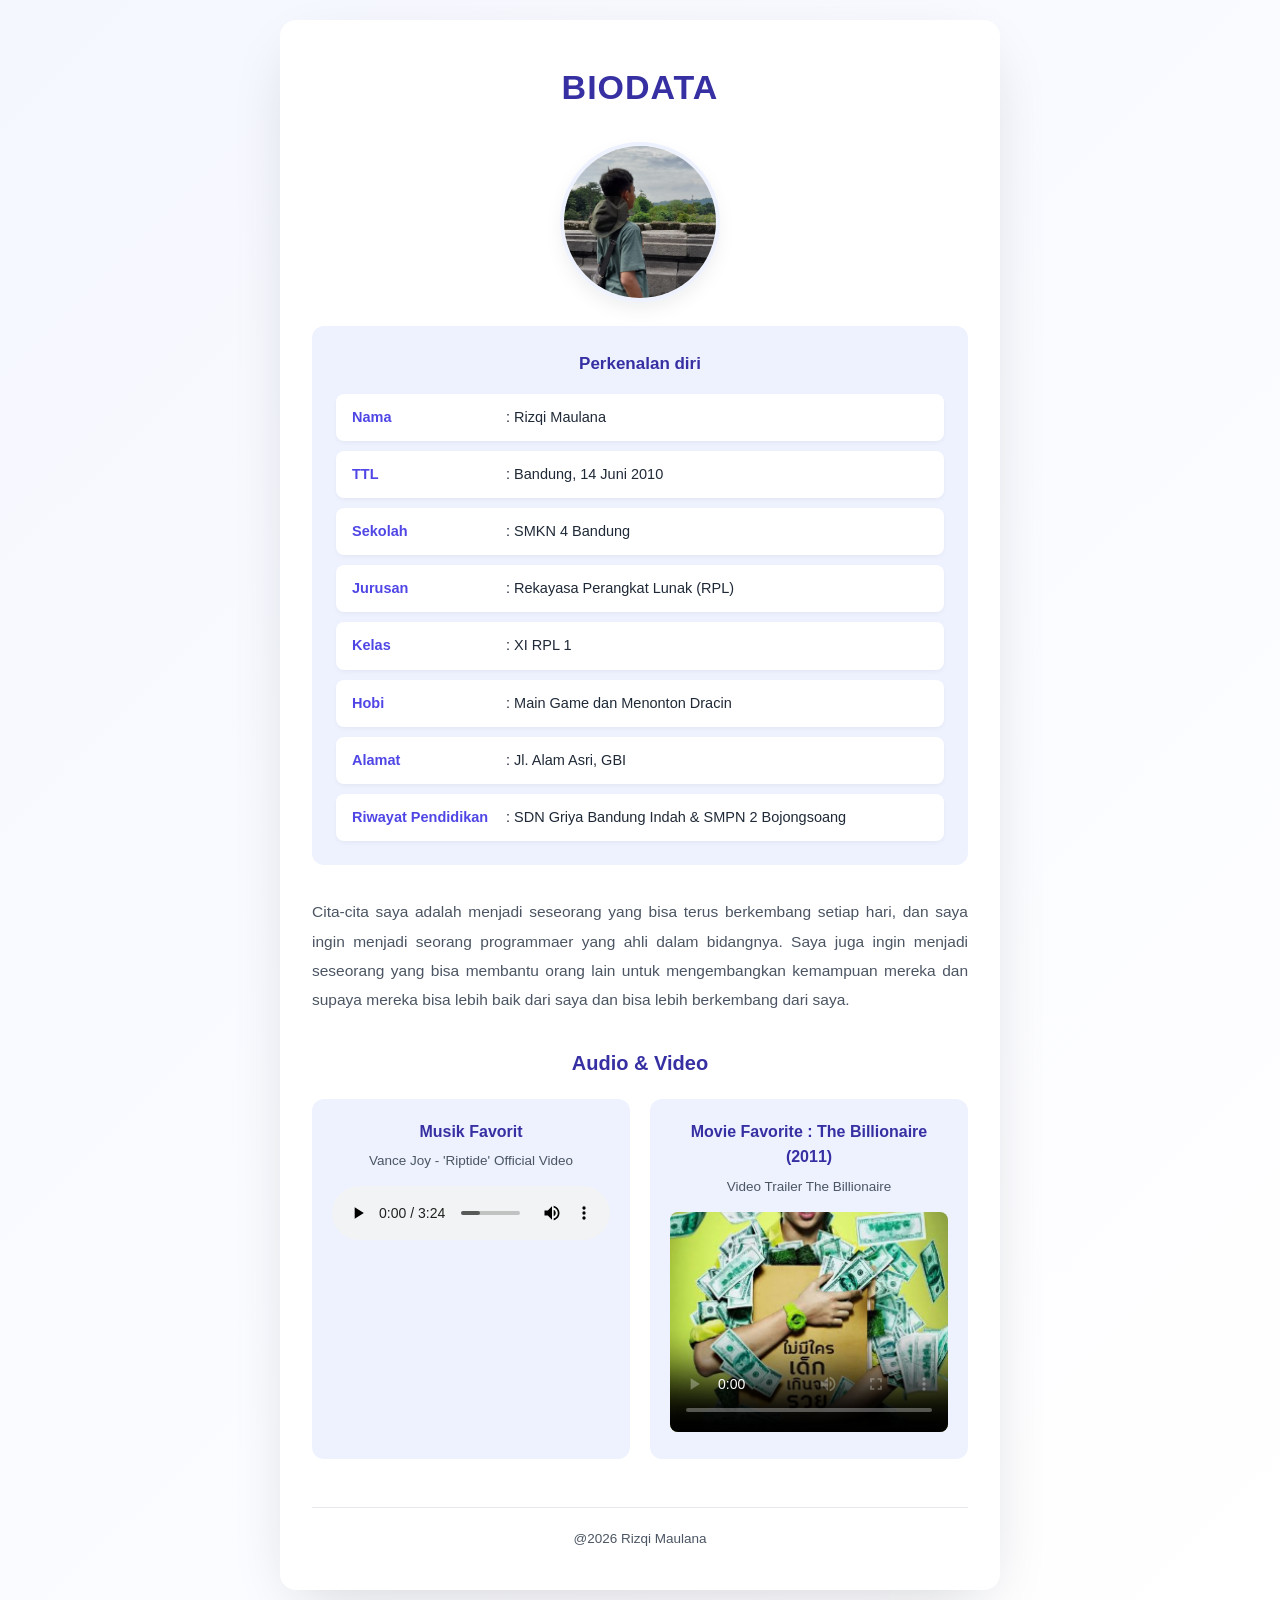
==== about.html @ f418ff09 "Add files via upload" ====
<!DOCTYPE html>
<html lang="id">

<head>
  <meta charset="UTF-8" />
  <meta name="viewport" content="width=device-width, initial-scale=1.0" />
  <title>Biodata</title>
  <link rel="stylesheet" href="style.css" />
</head>

<body>
  <main class="container">
    <!-- Judul -->
    <h2>BIODATA</h2>

    <!-- Foto -->
    <div class="foto">
      <img src="Gambar/Rizqi.jpeg" alt="Foto Rizqi Maulana" />
    </div>

    <!-- Deskripsi Perkenalan -->
    <section class="biodata-section">
      <h3 class="judul-poin" style="text-align: center;">Perkenalan diri</h3>

      <ul class="list-biodata">
        <li><strong>Nama</strong> : Rizqi Maulana</li>
        <li><strong>TTL</strong> : Bandung, 14 Juni 2010</li>
        <li><strong>Sekolah</strong> : SMKN 4 Bandung</li>
        <li><strong>Jurusan</strong> : Rekayasa Perangkat Lunak (RPL)</li>
        <li><strong>Kelas</strong> : XI RPL 1</li>
        <li><strong>Hobi</strong> : Main Game dan Menonton Dracin</li>
        <li><strong>Alamat</strong> : Jl. Alam Asri, GBI</li>
        <li>
          <strong>Riwayat Pendidikan</strong> : SDN Griya Bandung Indah & SMPN
          2 Bojongsoang
        </li>
      </ul>
    </section>

    <!-- Biodata Poin-Poin -->
   <div class="deskripsi">
      <p>
       Cita-cita saya adalah menjadi seseorang yang bisa terus berkembang setiap hari, dan saya ingin menjadi seorang programmaer yang ahli dalam bidangnya. Saya juga ingin menjadi seseorang yang bisa membantu orang lain untuk mengembangkan kemampuan mereka dan supaya mereka bisa lebih baik dari saya dan bisa lebih berkembang dari saya.
      </p>
    </div>

    <!-- Bagian Audio & Video -->
    <section>
      <h3 class="media-title">Audio & Video</h3>

      <div class="media-container">
        <!-- Audio -->
        <div class="media-card">
          <h3>Musik Favorit</h3>
          <p>Vance Joy - 'Riptide' Official Video</p>
          <audio controls preload="metadata">
            <source src="Media/Vance Joy - 'Riptide' Official Video.mp3" type="audio/mpeg" />
            Maaf, browser kamu tidak mendukung pemutar audio.
          </audio>
        </div>

        <!-- Video -->
        <div class="media-card">
          <h3>Movie Favorite :
            The Billionaire (2011)</h3>
          </h3>
          <p>Video Trailer The Billionaire</p>
          <video controls preload="metadata" poster="Gambar/The Billionaire.png">
            <source src="Media/The Billionaire (Official International Trailer).mp4" type="video/mp4" />
            Maaf, browser kamu tidak mendukung pemutar video.
          </video>
        </div>
      </div>
    </section>

    <footer>@2026 Rizqi Maulana</footer>
  </main>
</body>

</html>
---- style.css ----
/* ==========================================================
   STYLE.CSS - Dipakai bersama untuk Biodata, Beranda & Portofolio
   ========================================================== */

:root {
  --primary: #4f46e5;
  --primary-light: #eef2ff;
  --primary-dark: #3730a3;
  --bg-gradient-start: #f5f7ff;
  --bg-gradient-end: #ffffff;
  --text-main: #1f2937;
  --text-muted: #4b5563;
  --card-bg: #ffffff;
  --border-light: #e5e7eb;
  --shadow-soft: 0 20px 60px -20px rgba(15, 23, 42, 0.2);
  --shadow-card: 0 8px 24px -8px rgba(15, 23, 42, 0.12);
  --radius-lg: 16px;
  --radius-md: 12px;
  --radius-sm: 8px;
}

* {
  margin: 0;
  padding: 0;
  box-sizing: border-box;
}

body {
  font-family: "Segoe UI", Tahoma, Geneva, Verdana, sans-serif;
  background: linear-gradient(135deg, var(--bg-gradient-start) 0%, var(--bg-gradient-end) 100%);
  color: var(--text-main);
  min-height: 100vh;
  line-height: 1.6;
  padding: 20px;
}

/* ==========================================================
   NAVIGASI (dipakai di semua halaman)
   ========================================================== */
.nav-menu {
  display: flex;
  justify-content: center;
  gap: 8px;
  flex-wrap: wrap;
  margin: 20px 0 28px 0;
  padding-top: 20px;
  border-top: 1px solid var(--border-light);
}

.nav-menu a {
  text-decoration: none;
  color: var(--text-muted);
  font-weight: 600;
  font-size: 14px;
  padding: 8px 18px;
  border-radius: 999px;
  transition: all 0.2s ease;
}

.nav-menu a:hover {
  background-color: var(--primary-light);
  color: var(--primary);
}

.nav-menu a.active {
  background-color: var(--primary);
  color: #ffffff;
}

/* ==========================================================
   HALAMAN BERANDA
   (khusus <main class="home-main"> — TIDAK memengaruhi halaman lain)
   ========================================================== */
main.home-main {
  display: flex;
  align-items: center;
  justify-content: center;
  min-height: calc(100vh - 40px);
}

.card {
  background-color: var(--card-bg);
  max-width: 640px;
  width: 100%;
  padding: 40px 32px;
  border-radius: var(--radius-lg);
  box-shadow: var(--shadow-soft);
  text-align: center;
}

.avatar {
  width: 110px;
  height: 110px;
  border-radius: 50%;
  margin: 0 auto 20px auto;
  background: linear-gradient(135deg, #dbeafe 0%, #bfdbfe 100%);
  display: flex;
  align-items: center;
  justify-content: center;
  font-size: 48px;
  border: 4px solid var(--primary-light);
}

.card h1 {
  font-size: clamp(28px, 5vw, 40px);
  font-weight: 700;
  margin-bottom: 8px;
}

.role {
  color: var(--primary);
  font-size: clamp(16px, 2.5vw, 18px);
  font-weight: 600;
  margin-bottom: 8px;
}

.card p {
  color: var(--text-muted);
  font-size: clamp(15px, 2.2vw, 16px);
  line-height: 1.8;
  max-width: 50ch;
  margin: 0 auto;
}

/* ==========================================================
   HALAMAN BIODATA
   ========================================================== */
.container {
  max-width: 720px;
  margin: 0 auto;
  background-color: var(--card-bg);
  border-radius: var(--radius-lg);
  box-shadow: var(--shadow-soft);
  padding: 40px 32px;
}

.container h2 {
  text-align: center;
  font-size: clamp(26px, 4vw, 34px);
  font-weight: 700;
  color: var(--primary-dark);
  letter-spacing: 1px;
  margin-bottom: 28px;
}

.foto {
  display: flex;
  justify-content: center;
  margin-bottom: 24px;
}

.foto img {
  width: 160px;
  height: 160px;
  object-fit: cover;
  border-radius: 50%;
  border: 4px solid var(--primary-light);
  box-shadow: var(--shadow-card);
}

.deskripsi p {
  color: var(--text-muted);
  font-size: 15.5px;
  line-height: 1.9;
  text-align: justify;
  margin-bottom: 32px;
}

/* --- Bagian poin-poin biodata --- */
.biodata-section {
  background-color: var(--primary-light);
  border-radius: var(--radius-md);
  padding: 24px;
  margin-bottom: 32px;
}

.judul-poin {
  font-size: 17px;
  font-weight: 600;
  color: var(--primary-dark);
  margin-bottom: 16px;
}

.list-biodata {
  list-style: none;
}

.list-biodata li {
  background-color: #ffffff;
  padding: 12px 16px;
  border-radius: var(--radius-sm);
  margin-bottom: 10px;
  font-size: 14.5px;
  color: var(--text-main);
  box-shadow: 0 2px 6px -2px rgba(15, 23, 42, 0.08);
}

.list-biodata li:last-child {
  margin-bottom: 0;
}

.list-biodata strong {
  color: var(--primary);
  display: inline-block;
  min-width: 150px;
}

/* --- Bagian audio & video --- */
.media-title {
  text-align: center;
  font-size: 20px;
  font-weight: 700;
  color: var(--primary-dark);
  margin-bottom: 20px;
}

.media-container {
  display: grid;
  grid-template-columns: repeat(auto-fit, minmax(240px, 1fr));
  gap: 20px;
  margin-bottom: 32px;
}

.media-card {
  background-color: var(--primary-light);
  border-radius: var(--radius-md);
  padding: 20px;
  text-align: center;
}

.media-card h3 {
  font-size: 16px;
  color: var(--primary-dark);
  margin-bottom: 6px;
}

.media-card p {
  font-size: 13.5px;
  color: var(--text-muted);
  margin-bottom: 14px;
}

.media-card audio,
.media-card video {
  width: 100%;
  border-radius: var(--radius-sm);
}

.media-card video {
  max-height: 220px;
  object-fit: cover;
}

footer {
  text-align: center;
  font-size: 13.5px;
  color: var(--text-muted);
  padding-top: 20px;
  border-top: 1px solid var(--border-light);
}

/* ==========================================================
   HALAMAN PORTOFOLIO (TAMBAHAN BARU)
   ========================================================== */
section {
  margin-bottom: 3rem;
}

.hero h1 {
  font-size: 2.5rem;
}

.hero span {
  color: var(--primary);
}

.projects h2, 
.contact h2 {
  margin-bottom: 1rem;
  color: var(--primary-dark);
}

.project-grid {
  display: grid;
  grid-template-columns: repeat(auto-fit, minmax(250px, 1fr));
  gap: 1.5rem;
}

.project-card {
  background: var(--card-bg);
  padding: 1.5rem;
  border-radius: var(--radius-md);
  box-shadow: var(--shadow-card);
  transition: transform 0.2s ease;
}

.project-card:hover {
  transform: translateY(-4px);
}

.project-card h3 {
  margin-bottom: 0.5rem;
  color: var(--primary);
}

/* ==========================================================
   RESPONSIVE
   ========================================================== */
@media (max-width: 480px) {
  .container,
  .card {
    padding: 28px 20px;
  }

  .list-biodata strong {
    min-width: 110px;
  }
}
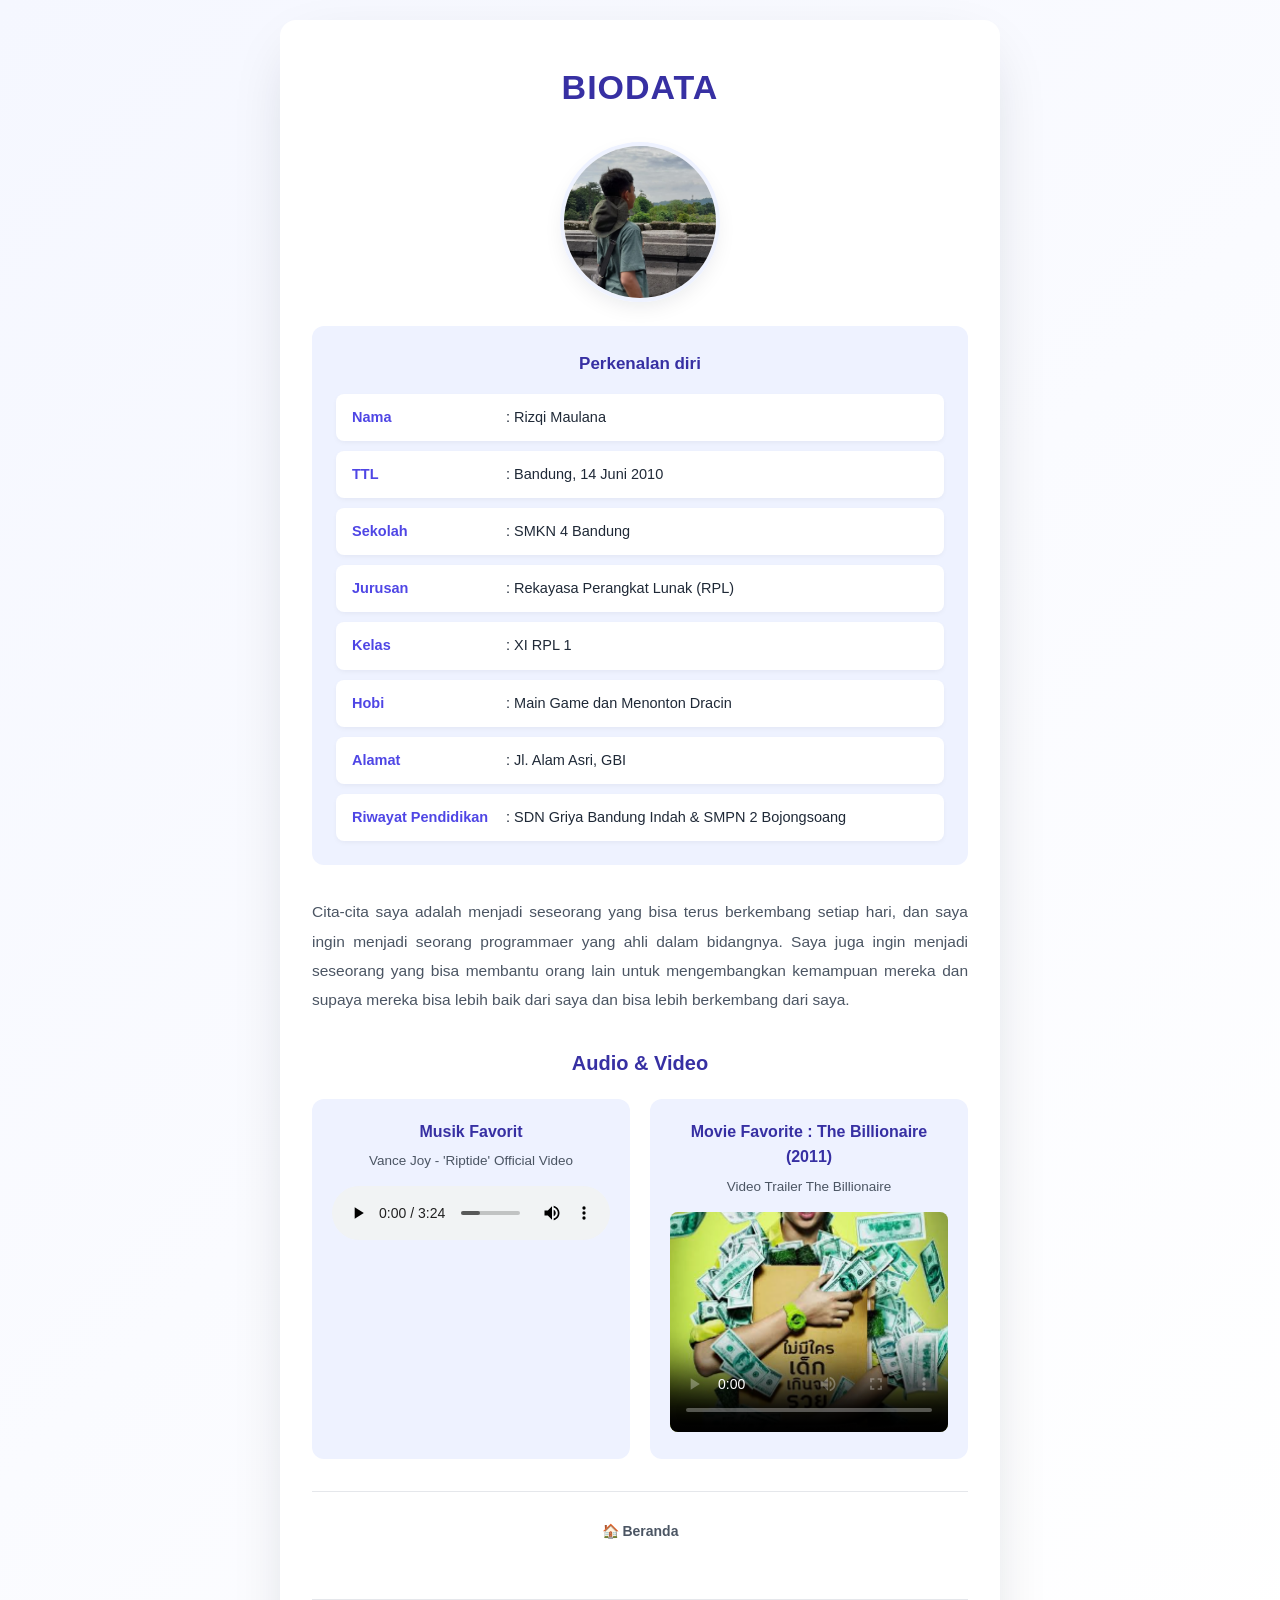
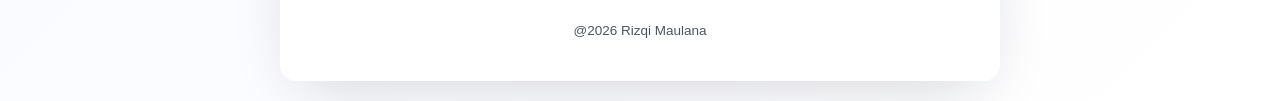
==== commit 636da6a3: "Add navigation menu to about.html Added navigation menu to access the homepage." ====
--- a/about.html
+++ b/about.html
@@ -62,7 +62,7 @@
         <!-- Video -->
         <div class="media-card">
           <h3>Movie Favorite :
-            The Billionaire (2011)</h3>
+            The Billionaire (2011)
           </h3>
           <p>Video Trailer The Billionaire</p>
           <video controls preload="metadata" poster="Gambar/The Billionaire.png">
@@ -71,10 +71,15 @@
           </video>
         </div>
       </div>
+
+      <nav class="nav-menu" aria-label="Menu utama">
+        <!-- Tombol ke halaman awal -->
+        <a href="index.html">🏠 Beranda</a>
+      </nav>
     </section>
 
     <footer>@2026 Rizqi Maulana</footer>
   </main>
 </body>
 
-</html> +</html> 
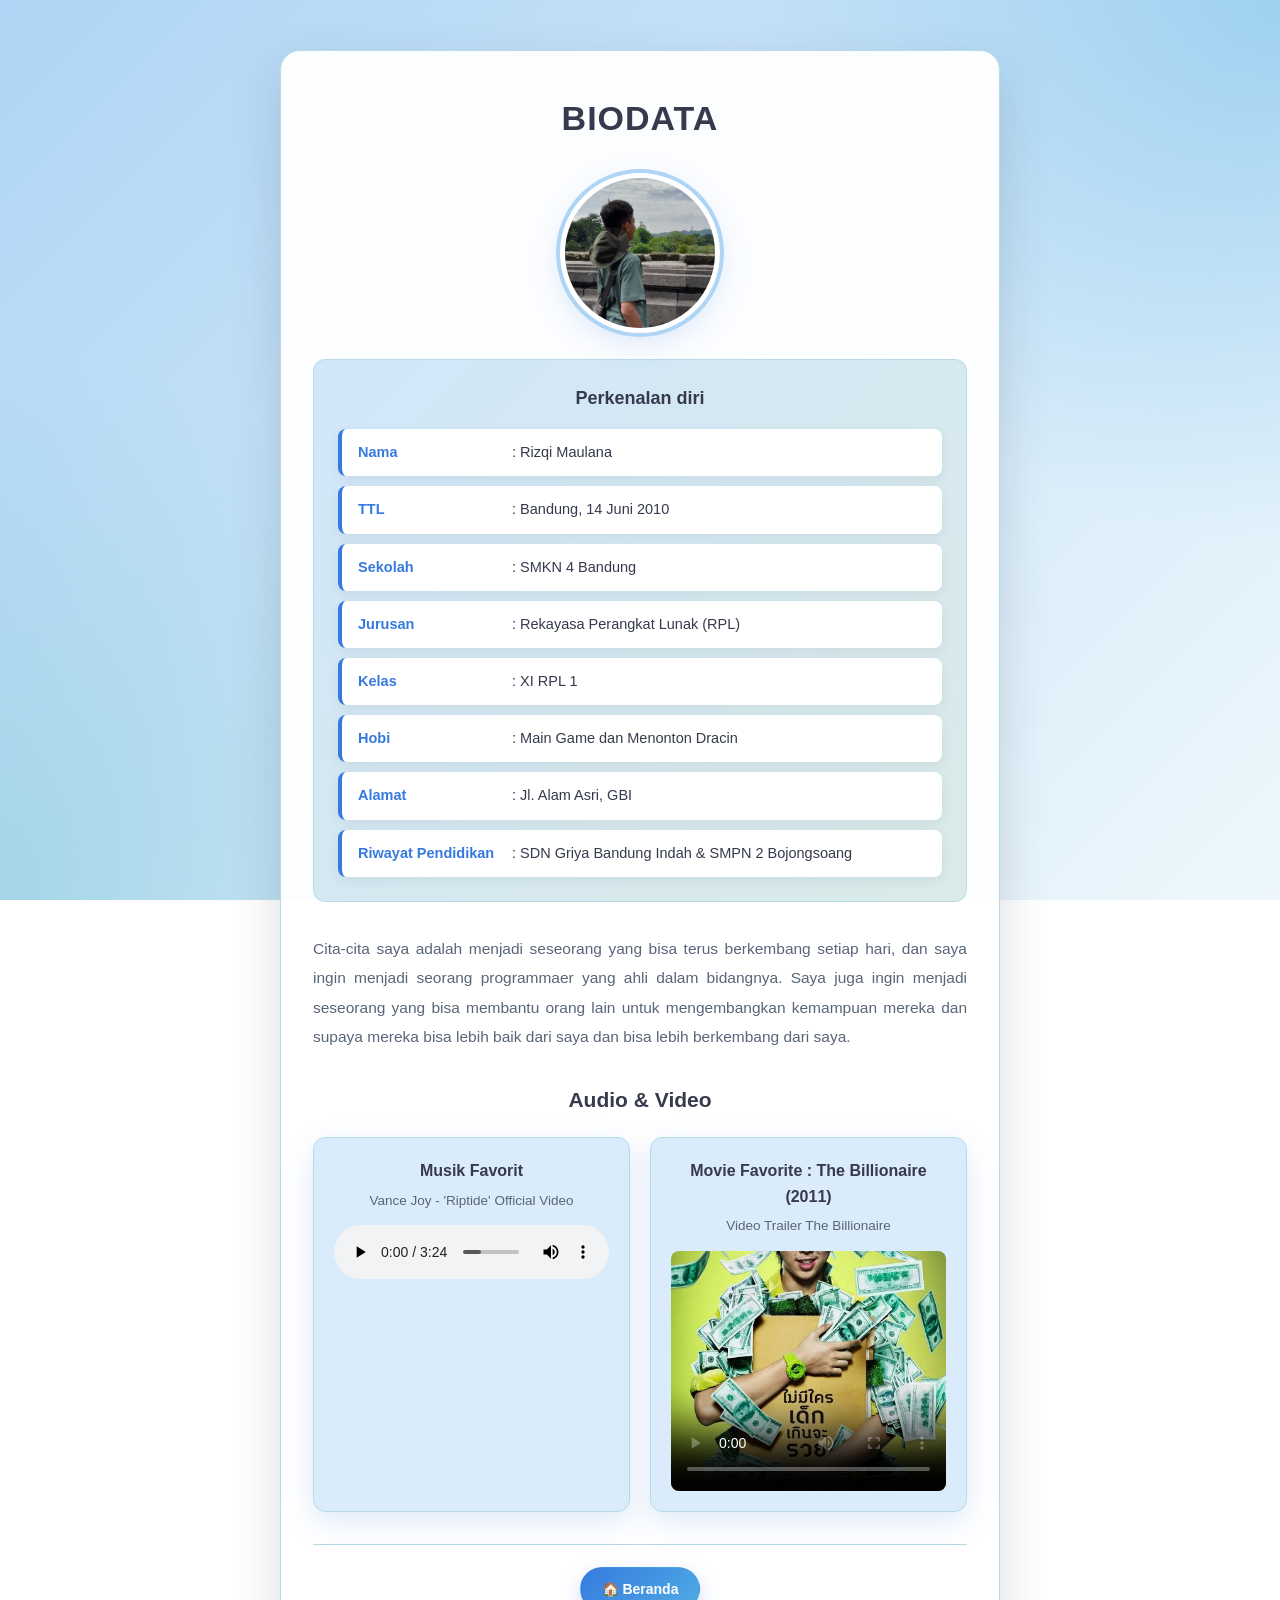
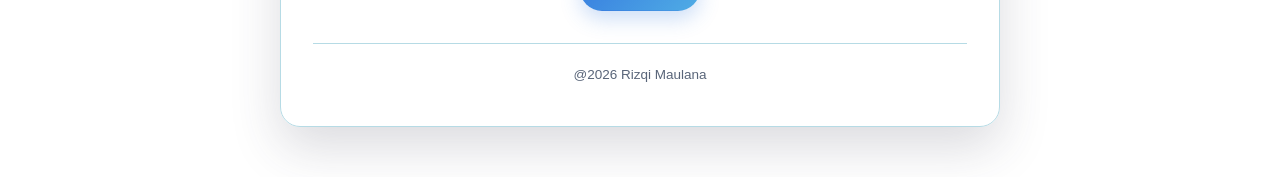
==== commit b35936f8: "Add files via upload" ====
--- a/about.html
+++ b/about.html
@@ -82,4 +82,4 @@
   </main>
 </body>
 
-</html> 
+</html> 
--- a/style.css
+++ b/style.css
@@ -1,23 +1,77 @@
 /* ==========================================================
-   STYLE.CSS - Dipakai bersama untuk Biodata, Beranda & Portofolio
+   STYLE.CSS
+   Biodata, Beranda, dan Portofolio
+   Tema: Ocean Blue
+   ========================================================== */
+
+
+/* ==========================================================
+   PENGATURAN TEMA
+
+   Ubah nilai pada bagian :root untuk mengubah:
+   - Warna
+   - Ukuran
+   - Bayangan
+   - Lengkungan sudut
    ========================================================== */
 
 :root {
-  --primary: #4f46e5;
-  --primary-light: #eef2ff;
-  --primary-dark: #3730a3;
-  --bg-gradient-start: #f5f7ff;
-  --bg-gradient-end: #ffffff;
-  --text-main: #1f2937;
-  --text-muted: #4b5563;
-  --card-bg: #ffffff;
-  --border-light: #e5e7eb;
-  --shadow-soft: 0 20px 60px -20px rgba(15, 23, 42, 0.2);
-  --shadow-card: 0 8px 24px -8px rgba(15, 23, 42, 0.12);
-  --radius-lg: 16px;
+  /* Warna utama */
+  --primary: #367adf;
+  --primary-hover: #394988;
+  --primary-dark: #353a4c;
+  --primary-light: #aed5f5;
+  --accent: #4face5;
+
+  /* Warna tambahan */
+  --ocean: #0096a5;
+  --mint: #9bc6c0;
+  --cream: #d7d4d2;
+
+  /* Warna latar belakang */
+  --bg-gradient-start: #aed5f5;
+  --bg-gradient-end: #eef8fc;
+
+  /* Warna kartu */
+  --card-bg: rgba(255, 255, 255, 0.94);
+  --item-bg: #ffffff;
+
+  /* Warna teks */
+  --text-main: #353a4c;
+  --text-muted: #596579;
+  --text-light: #ffffff;
+
+  /* Warna garis */
+  --border-light: #b6dbe5;
+
+  /* Bayangan */
+  --shadow-soft:
+    0 20px 50px rgba(53, 58, 76, 0.18);
+
+  --shadow-card:
+    0 10px 30px rgba(54, 122, 223, 0.16);
+
+  --shadow-button:
+    0 8px 20px rgba(54, 122, 223, 0.25);
+
+  /* Ukuran sudut */
+  --radius-lg: 20px;
   --radius-md: 12px;
   --radius-sm: 8px;
-}
+
+  /* Ukuran konten */
+  --home-width: 680px;
+  --biodata-width: 720px;
+  --portfolio-width: 1000px;
+
+  /* Ukuran foto */
+  --profile-size: 160px;
+}
+
+
+/* ==========================================================
+   RESET
+   ========================================================== */
 
 * {
   margin: 0;
@@ -25,160 +79,371 @@
   box-sizing: border-box;
 }
 
+html {
+  scroll-behavior: smooth;
+}
+
 body {
-  font-family: "Segoe UI", Tahoma, Geneva, Verdana, sans-serif;
-  background: linear-gradient(135deg, var(--bg-gradient-start) 0%, var(--bg-gradient-end) 100%);
+  min-height: 100vh;
+  padding: 20px;
+
+  font-family:
+    "Segoe UI",
+    Tahoma,
+    Geneva,
+    Verdana,
+    sans-serif;
+
   color: var(--text-main);
-  min-height: 100vh;
   line-height: 1.6;
-  padding: 20px;
-}
-
-/* ==========================================================
-   NAVIGASI (dipakai di semua halaman)
-   ========================================================== */
+
+  background:
+    radial-gradient(
+      circle at top right,
+      rgba(79, 172, 229, 0.4),
+      transparent 35%
+    ),
+    radial-gradient(
+      circle at bottom left,
+      rgba(0, 150, 165, 0.18),
+      transparent 35%
+    ),
+    linear-gradient(
+      135deg,
+      var(--bg-gradient-start) 0%,
+      var(--bg-gradient-end) 100%
+    );
+
+  background-attachment: fixed;
+}
+
+img,
+video {
+  display: block;
+  max-width: 100%;
+}
+
+button,
+input,
+textarea {
+  font: inherit;
+}
+
+
+/* ==========================================================
+   NAVIGASI
+   Dipakai pada semua halaman
+   ========================================================== */
+
 .nav-menu {
-  display: flex;
-  justify-content: center;
-  gap: 8px;
-  flex-wrap: wrap;
-  margin: 20px 0 28px 0;
-  padding-top: 20px;
-  border-top: 1px solid var(--border-light);
-}
-
-.nav-menu a {
-  text-decoration: none;
-  color: var(--text-muted);
-  font-weight: 600;
-  font-size: 14px;
-  padding: 8px 18px;
-  border-radius: 999px;
-  transition: all 0.2s ease;
-}
-
-.nav-menu a:hover {
-  background-color: var(--primary-light);
-  color: var(--primary);
-}
-
-.nav-menu a.active {
-  background-color: var(--primary);
-  color: #ffffff;
-}
-
-/* ==========================================================
-   HALAMAN BERANDA
-   (khusus <main class="home-main"> — TIDAK memengaruhi halaman lain)
-   ========================================================== */
-main.home-main {
   display: flex;
   align-items: center;
   justify-content: center;
-  min-height: calc(100vh - 40px);
-}
-
-.card {
-  background-color: var(--card-bg);
-  max-width: 640px;
+  flex-wrap: wrap;
   width: 100%;
-  padding: 40px 32px;
-  border-radius: var(--radius-lg);
-  box-shadow: var(--shadow-soft);
+
+  gap: 12px;
+  padding-top: 22px;
+  margin: 26px auto;
+
+  border-top: 1px solid var(--border-light);
+}
+
+.nav-menu a {
+  display: inline-block;
+  padding: 10px 21px;
+
+  color: var(--text-light);
+  background: linear-gradient(
+    135deg,
+    var(--primary),
+    var(--accent)
+  );
+
+  border: 1px solid transparent;
+  border-radius: 999px;
+  box-shadow: var(--shadow-button);
+
+  font-size: 14px;
+  font-weight: 600;
   text-align: center;
-}
-
-.avatar {
-  width: 110px;
-  height: 110px;
-  border-radius: 50%;
-  margin: 0 auto 20px auto;
-  background: linear-gradient(135deg, #dbeafe 0%, #bfdbfe 100%);
+  text-decoration: none;
+
+  transition:
+    color 0.25s ease,
+    background 0.25s ease,
+    transform 0.25s ease,
+    box-shadow 0.25s ease;
+}
+
+.nav-menu a:hover {
+  color: var(--text-light);
+
+  background: linear-gradient(
+    135deg,
+    var(--primary-hover),
+    var(--primary)
+  );
+
+  transform: translateY(-3px);
+
+  box-shadow:
+    0 12px 25px rgba(54, 122, 223, 0.3);
+}
+
+.nav-menu a:focus-visible {
+  outline: 3px solid var(--primary-light);
+  outline-offset: 3px;
+}
+
+/* Menandai halaman yang sedang dibuka */
+.nav-menu a.active {
+  color: var(--text-light);
+  background: var(--primary-hover);
+}
+
+
+/* ==========================================================
+   HALAMAN BERANDA
+
+   HTML:
+   <main class="home-main">
+   ========================================================== */
+
+.home-main {
   display: flex;
   align-items: center;
   justify-content: center;
-  font-size: 48px;
-  border: 4px solid var(--primary-light);
-}
-
-.card h1 {
+
+  width: 100%;
+  min-height: calc(100vh - 40px);
+}
+
+/* Kartu utama beranda */
+.home-main .card {
+  position: relative;
+
+  width: 100%;
+  max-width: var(--home-width);
+  padding: 44px 34px;
+
+  overflow: hidden;
+  text-align: center;
+
+  background: var(--card-bg);
+
+  border: 1px solid rgba(182, 219, 229, 0.9);
+  border-radius: var(--radius-lg);
+
+  box-shadow: var(--shadow-soft);
+
+  backdrop-filter: blur(10px);
+  -webkit-backdrop-filter: blur(10px);
+}
+
+/* Hiasan warna di atas kartu */
+.home-main .card::before {
+  position: absolute;
+  top: 0;
+  left: 0;
+
+  width: 100%;
+  height: 6px;
+
+  background: linear-gradient(
+    90deg,
+    var(--ocean),
+    var(--accent),
+    var(--primary)
+  );
+
+  content: "";
+}
+
+
+/* ==========================================================
+   FOTO PROFIL BERANDA
+   ========================================================== */
+
+.foto-profil {
+  display: block;
+
+  width: var(--profile-size);
+  height: var(--profile-size);
+
+  margin: 0 auto 24px;
+
+  object-fit: cover;
+  object-position: center;
+
+  background-color: var(--primary-light);
+
+  border: 5px solid var(--text-light);
+  outline: 4px solid var(--primary-light);
+  border-radius: 50%;
+
+  box-shadow:
+    0 12px 30px rgba(54, 122, 223, 0.28);
+
+  transition:
+    transform 0.3s ease,
+    box-shadow 0.3s ease;
+}
+
+.foto-profil:hover {
+  transform: scale(1.04) rotate(1deg);
+
+  box-shadow:
+    0 16px 35px rgba(54, 122, 223, 0.38);
+}
+
+
+/* ==========================================================
+   TEKS BERANDA
+   ========================================================== */
+
+.home-main h1 {
+  margin-bottom: 10px;
+
+  color: var(--text-main);
+
   font-size: clamp(28px, 5vw, 40px);
   font-weight: 700;
-  margin-bottom: 8px;
-}
-
-.role {
+  line-height: 1.2;
+}
+
+.home-main .role {
+  margin: 0 auto 8px;
+
   color: var(--primary);
   font-size: clamp(16px, 2.5vw, 18px);
   font-weight: 600;
-  margin-bottom: 8px;
-}
-
-.card p {
+}
+
+.home-main .welcome-text {
+  max-width: 52ch;
+  margin: 0 auto;
+}
+
+.home-main p {
   color: var(--text-muted);
   font-size: clamp(15px, 2.2vw, 16px);
   line-height: 1.8;
-  max-width: 50ch;
-  margin: 0 auto;
-}
+}
+
+.home-main .welcome-text p {
+  margin-bottom: 8px;
+}
+
+.home-main .footer {
+  padding-top: 18px;
+  margin-top: 24px;
+
+  color: var(--text-muted);
+  font-size: 14px;
+
+  border-top: 1px solid var(--border-light);
+}
+
 
 /* ==========================================================
    HALAMAN BIODATA
-   ========================================================== */
+
+   Gunakan salah satu struktur berikut:
+   <main class="biodata-main">
+   atau
+   <main class="container">
+   ========================================================== */
+
+.biodata-main,
 .container {
-  max-width: 720px;
-  margin: 0 auto;
-  background-color: var(--card-bg);
+  width: 100%;
+  max-width: var(--biodata-width);
+
+  padding: 40px 32px;
+  margin: 30px auto;
+
+  background: var(--card-bg);
+
+  border: 1px solid var(--border-light);
   border-radius: var(--radius-lg);
+
   box-shadow: var(--shadow-soft);
-  padding: 40px 32px;
-}
-
+}
+
+.biodata-main h1,
+.biodata-main h2,
+.container h1,
 .container h2 {
-  text-align: center;
+  margin-bottom: 28px;
+
+  color: var(--primary-dark);
+
   font-size: clamp(26px, 4vw, 34px);
   font-weight: 700;
-  color: var(--primary-dark);
   letter-spacing: 1px;
-  margin-bottom: 28px;
-}
+  text-align: center;
+}
+
+
+/* Foto biodata */
 
 .foto {
   display: flex;
   justify-content: center;
-  margin-bottom: 24px;
+  margin-bottom: 26px;
 }
 
 .foto img {
-  width: 160px;
-  height: 160px;
+  width: var(--profile-size);
+  height: var(--profile-size);
+
   object-fit: cover;
+  object-position: center;
+
+  border: 5px solid var(--text-light);
+  outline: 4px solid var(--primary-light);
   border-radius: 50%;
-  border: 4px solid var(--primary-light);
+
   box-shadow: var(--shadow-card);
 }
 
+
+/* Deskripsi biodata */
+
 .deskripsi p {
+  margin-bottom: 32px;
+
   color: var(--text-muted);
+
   font-size: 15.5px;
   line-height: 1.9;
   text-align: justify;
-  margin-bottom: 32px;
-}
-
-/* --- Bagian poin-poin biodata --- */
+}
+
+
+/* Bagian daftar biodata */
+
 .biodata-section {
-  background-color: var(--primary-light);
-  border-radius: var(--radius-md);
   padding: 24px;
   margin-bottom: 32px;
+
+  background: linear-gradient(
+    135deg,
+    rgba(174, 213, 245, 0.55),
+    rgba(155, 198, 192, 0.35)
+  );
+
+  border: 1px solid var(--border-light);
+  border-radius: var(--radius-md);
 }
 
 .judul-poin {
-  font-size: 17px;
-  font-weight: 600;
+  margin-bottom: 16px;
+
   color: var(--primary-dark);
-  margin-bottom: 16px;
+  font-size: 18px;
+  font-weight: 700;
 }
 
 .list-biodata {
@@ -186,13 +451,19 @@
 }
 
 .list-biodata li {
-  background-color: #ffffff;
   padding: 12px 16px;
+  margin-bottom: 10px;
+
+  color: var(--text-main);
+  background-color: var(--item-bg);
+
+  border-left: 4px solid var(--primary);
   border-radius: var(--radius-sm);
-  margin-bottom: 10px;
+
   font-size: 14.5px;
-  color: var(--text-main);
-  box-shadow: 0 2px 6px -2px rgba(15, 23, 42, 0.08);
+
+  box-shadow:
+    0 4px 12px rgba(53, 58, 76, 0.08);
 }
 
 .list-biodata li:last-child {
@@ -200,44 +471,63 @@
 }
 
 .list-biodata strong {
+  display: inline-block;
+
+  min-width: 150px;
+
   color: var(--primary);
-  display: inline-block;
-  min-width: 150px;
-}
-
-/* --- Bagian audio & video --- */
+}
+
+
+/* ==========================================================
+   AUDIO DAN VIDEO
+   ========================================================== */
+
 .media-title {
+  margin-bottom: 20px;
+
+  color: var(--primary-dark);
+
+  font-size: 21px;
+  font-weight: 700;
   text-align: center;
-  font-size: 20px;
-  font-weight: 700;
-  color: var(--primary-dark);
-  margin-bottom: 20px;
 }
 
 .media-container {
   display: grid;
-  grid-template-columns: repeat(auto-fit, minmax(240px, 1fr));
+  grid-template-columns:
+    repeat(auto-fit, minmax(240px, 1fr));
+
   gap: 20px;
   margin-bottom: 32px;
 }
 
 .media-card {
-  background-color: var(--primary-light);
+  padding: 20px;
+
+  text-align: center;
+
+  background-color:
+    rgba(174, 213, 245, 0.45);
+
+  border: 1px solid var(--border-light);
   border-radius: var(--radius-md);
-  padding: 20px;
-  text-align: center;
+
+  box-shadow: var(--shadow-card);
 }
 
 .media-card h3 {
+  margin-bottom: 6px;
+
+  color: var(--primary-dark);
   font-size: 16px;
-  color: var(--primary-dark);
-  margin-bottom: 6px;
 }
 
 .media-card p {
+  margin-bottom: 14px;
+
+  color: var(--text-muted);
   font-size: 13.5px;
-  color: var(--text-muted);
-  margin-bottom: 14px;
 }
 
 .media-card audio,
@@ -247,72 +537,214 @@
 }
 
 .media-card video {
-  max-height: 220px;
+  max-height: 240px;
   object-fit: cover;
 }
 
-footer {
+
+/* ==========================================================
+   HALAMAN PORTOFOLIO
+
+   HTML:
+   <main class="portfolio-main">
+   ========================================================== */
+
+.portfolio-main {
+  width: 100%;
+  max-width: var(--portfolio-width);
+
+  padding: 40px 32px;
+  margin: 30px auto;
+
+  background: var(--card-bg);
+
+  border: 1px solid var(--border-light);
+  border-radius: var(--radius-lg);
+
+  box-shadow: var(--shadow-soft);
+}
+
+.portfolio-main section {
+  margin-bottom: 48px;
+}
+
+.portfolio-main section:last-child {
+  margin-bottom: 0;
+}
+
+
+/* Hero portofolio */
+
+.portfolio-main .hero {
   text-align: center;
-  font-size: 13.5px;
+}
+
+.portfolio-main .hero h1 {
+  margin-bottom: 12px;
+
+  color: var(--text-main);
+
+  font-size: clamp(32px, 6vw, 48px);
+  line-height: 1.2;
+}
+
+.portfolio-main .hero span {
+  color: var(--primary);
+}
+
+.portfolio-main .hero p {
+  max-width: 600px;
+  margin: 0 auto;
+
   color: var(--text-muted);
-  padding-top: 20px;
-  border-top: 1px solid var(--border-light);
-}
-
-/* ==========================================================
-   HALAMAN PORTOFOLIO (TAMBAHAN BARU)
-   ========================================================== */
-section {
-  margin-bottom: 3rem;
-}
-
-.hero h1 {
-  font-size: 2.5rem;
-}
-
-.hero span {
-  color: var(--primary);
-}
-
-.projects h2, 
+}
+
+
+/* Judul bagian portofolio */
+
+.projects h2,
 .contact h2 {
-  margin-bottom: 1rem;
+  margin-bottom: 20px;
+
   color: var(--primary-dark);
-}
+
+  font-size: clamp(24px, 4vw, 32px);
+  text-align: center;
+}
+
+
+/* Daftar proyek */
 
 .project-grid {
   display: grid;
-  grid-template-columns: repeat(auto-fit, minmax(250px, 1fr));
-  gap: 1.5rem;
+  grid-template-columns:
+    repeat(auto-fit, minmax(250px, 1fr));
+
+  gap: 24px;
 }
 
 .project-card {
-  background: var(--card-bg);
-  padding: 1.5rem;
+  padding: 24px;
+
+  background: var(--item-bg);
+
+  border: 1px solid var(--border-light);
   border-radius: var(--radius-md);
+
   box-shadow: var(--shadow-card);
-  transition: transform 0.2s ease;
+
+  transition:
+    transform 0.25s ease,
+    box-shadow 0.25s ease;
 }
 
 .project-card:hover {
-  transform: translateY(-4px);
+  transform: translateY(-5px);
+
+  box-shadow:
+    0 16px 32px rgba(54, 122, 223, 0.2);
 }
 
 .project-card h3 {
-  margin-bottom: 0.5rem;
+  margin-bottom: 8px;
   color: var(--primary);
 }
 
-/* ==========================================================
-   RESPONSIVE
-   ========================================================== */
-@media (max-width: 480px) {
+.project-card p {
+  color: var(--text-muted);
+}
+
+
+/* ==========================================================
+   FOOTER UMUM
+   ========================================================== */
+
+footer {
+  padding-top: 20px;
+  margin-top: 32px;
+
+  color: var(--text-muted);
+
+  font-size: 13.5px;
+  text-align: center;
+
+  border-top: 1px solid var(--border-light);
+}
+
+
+/* ==========================================================
+   RESPONSIVE TABLET DAN HP
+   ========================================================== */
+
+@media (max-width: 600px) {
+  body {
+    padding: 16px;
+  }
+
+  .home-main {
+    min-height: calc(100vh - 32px);
+  }
+
+  .home-main .card,
+  .biodata-main,
   .container,
-  .card {
-    padding: 28px 20px;
+  .portfolio-main {
+    padding: 32px 20px;
+  }
+
+  .foto-profil,
+  .foto img {
+    width: 135px;
+    height: 135px;
+  }
+
+  .nav-menu {
+    flex-direction: column;
+  }
+
+  .nav-menu a {
+    width: 100%;
+    max-width: 280px;
   }
 
   .list-biodata strong {
-    min-width: 110px;
+    display: block;
+
+    min-width: 0;
+    margin-bottom: 3px;
+  }
+
+  .deskripsi p {
+    text-align: left;
+  }
+}
+
+
+/* ==========================================================
+   RESPONSIVE HP KECIL
+   ========================================================== */
+
+@media (max-width: 380px) {
+  body {
+    padding: 10px;
+  }
+
+  .home-main .card,
+  .biodata-main,
+  .container,
+  .portfolio-main {
+    padding: 28px 16px;
+  }
+
+  .foto-profil,
+  .foto img {
+    width: 120px;
+    height: 120px;
+  }
+
+  .biodata-section,
+  .project-card,
+  .media-card {
+    padding: 16px;
   }
 }
